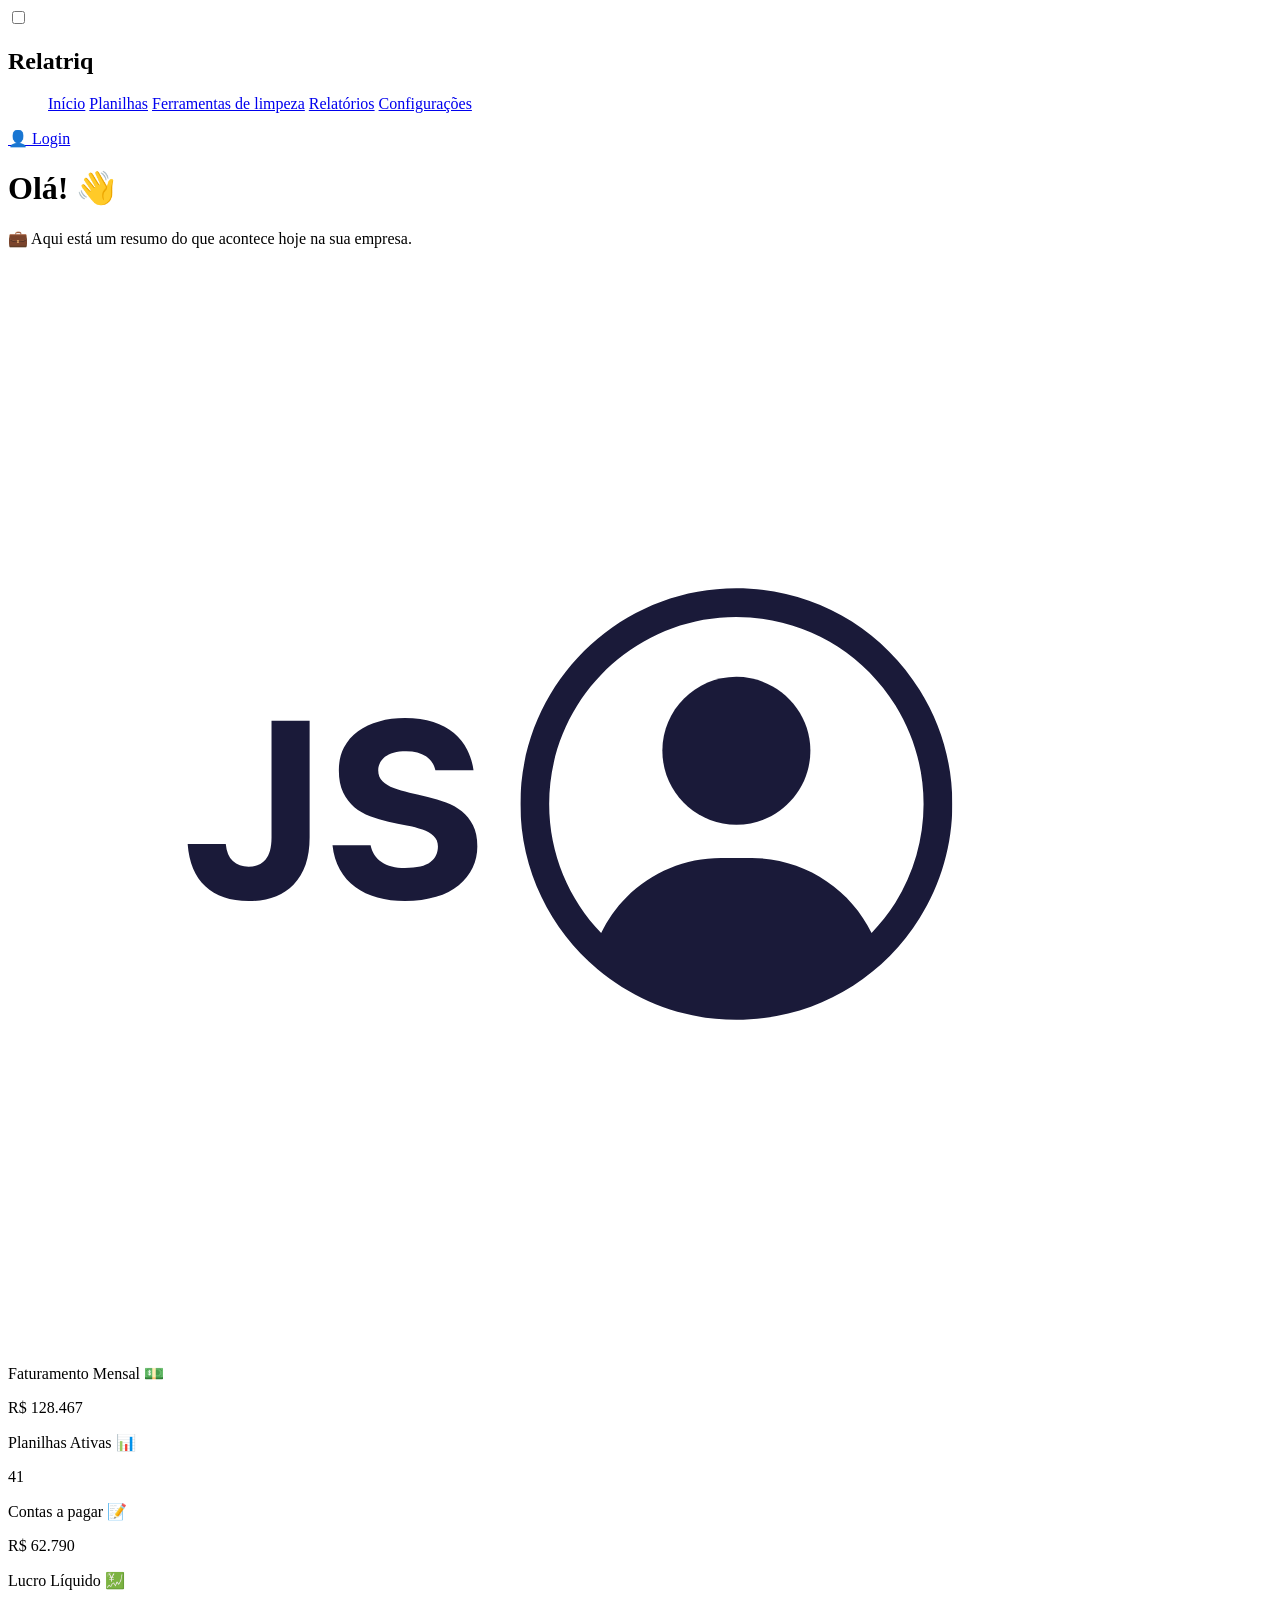
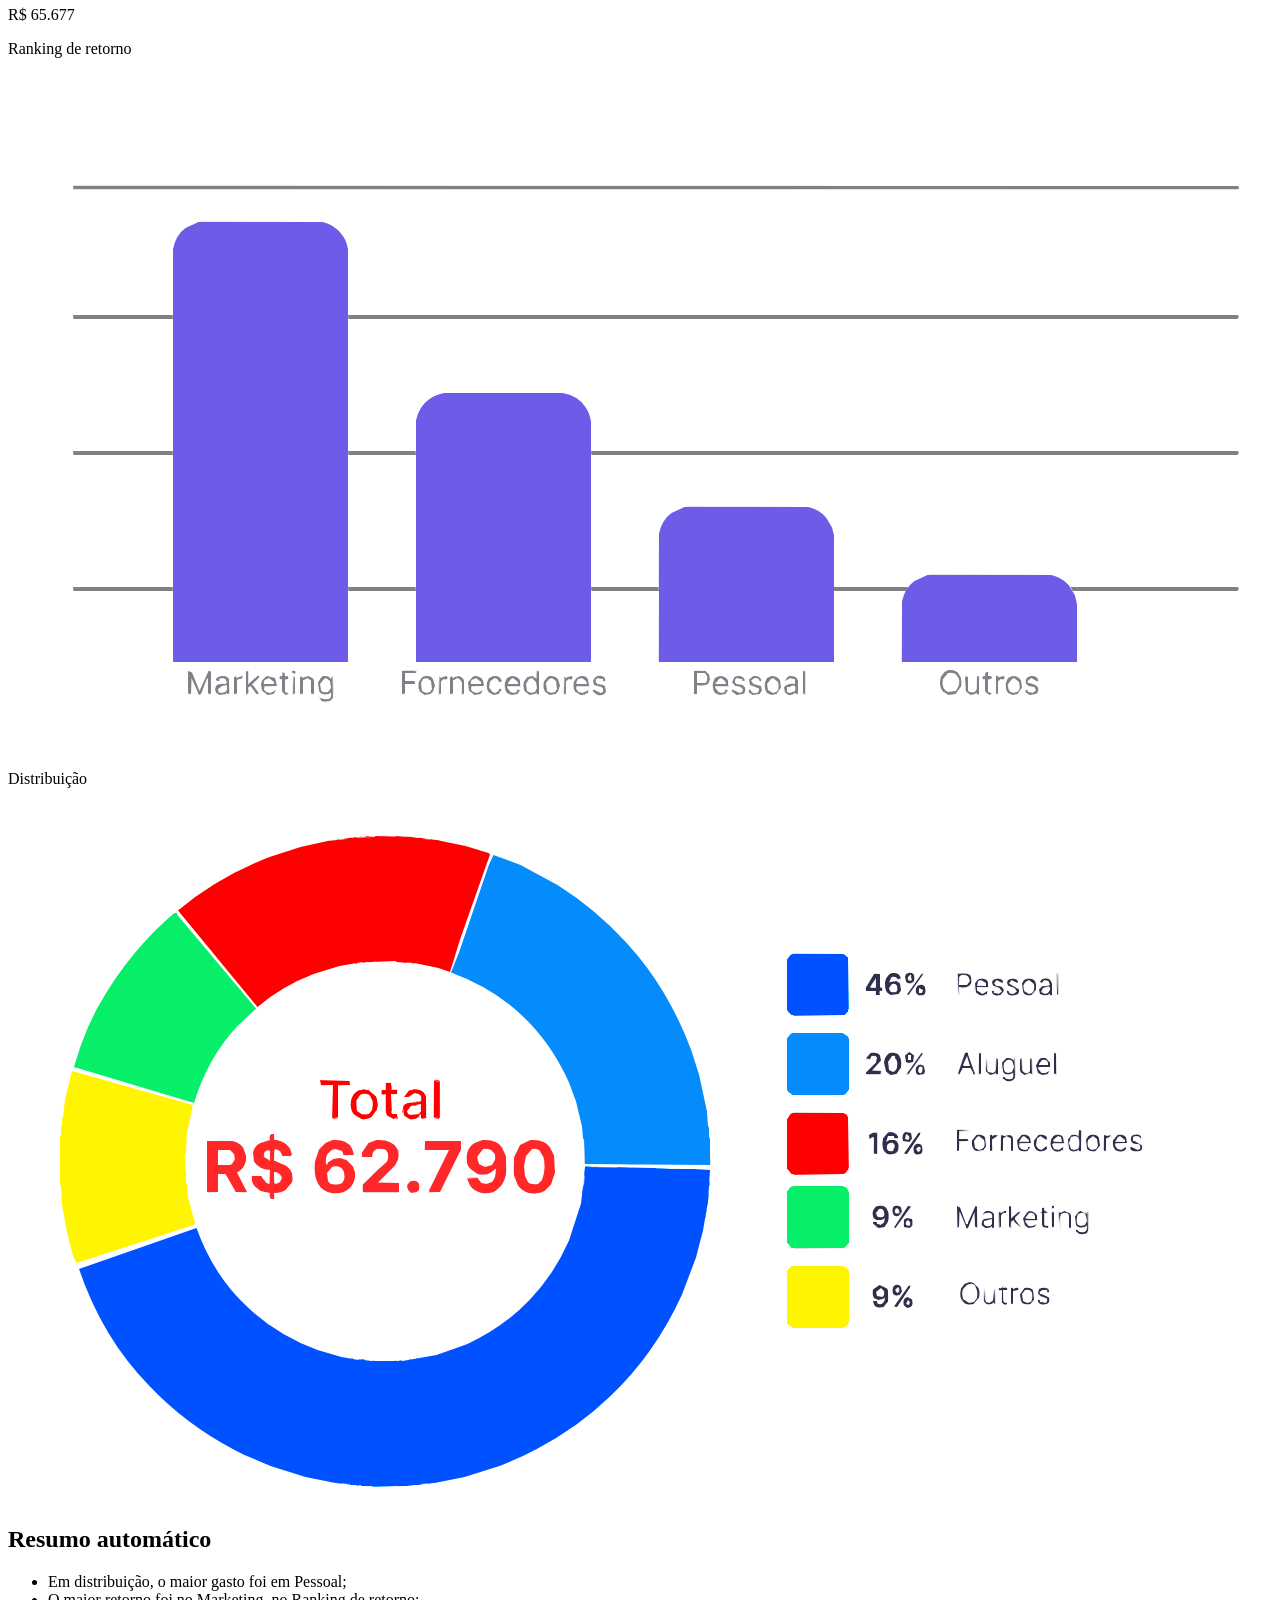
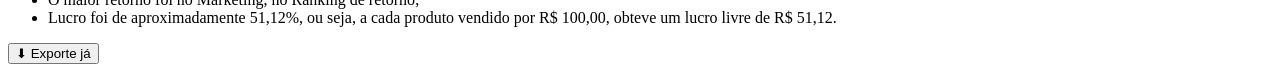
==== index.html @ ad1120d4 "Copiei e colei tudo" ====
<!doctype html>
<html lang="pt-BR">

<head>
  <meta charset="UTF-8" />
  <meta name="viewport" content="width=device-width, initial-scale=1.0" />
  <title>Relatriq - Início</title>
  <link rel="stylesheet" href="CSS/inicio.css" />
  <link rel="stylesheet" href="CSS/main.css" />
  <link rel="stylesheet" href="CSS/escuro.css" />
  <link rel="icon" type="image/png" href="assets/logo relatriq.png">
</head>

<body>
  <input type="checkbox" id="menu-toggle" class="menu-toggle" aria-label="Abrir menu" />
  <label for="menu-toggle" class="menu-botao" aria-hidden="true"></label>
  <label for="menu-toggle" class="menu-fundo" aria-hidden="true"></label>
  <aside class="menu">
    <h2 class="logo">Relatriq</h2>
    <ul>
      <a href="index.html" class="ativo">Início</a>
      <a href="planilhas.html">Planilhas</a>
      <a href="limpeza.html">Ferramentas de limpeza</a>
      <a href="relatorio.html">Relatórios</a>
      <a href="configuracoes.html">Configurações</a>

    </ul>
    <a href="#" class="login">👤 Login</a>
  </aside>

  <main class="conteudo">
    <h1>Olá! 👋</h1>
    <p class="subtitulo">
      💼 Aqui está um resumo do que acontece hoje na sua empresa.
    </p>

    <div>
      <img src="assets/JS.svg" alt="Imagem do perfil do usuario" class="svgIcon" />
    </div>

    <div class="cards-container">
      <div class="card">
        <p class="tilPrinc">Faturamento Mensal 💵</p>
        <p class="plan">R$ 128.467</p>
      </div>

      <div class="card">
        <p class="tilPrinc">Planilhas Ativas 📊</p>
        <p class="lin">41</p>
      </div>

      <div class="card">
        <p class="tilPrinc">Contas a pagar 📝</p>
        <p class="lin">R$ 62.790</p>
      </div>

      <div class="card">
        <p class="tilPrinc">Lucro Líquido 💹</p>
        <p class="plan">R$ 65.677</p>
      </div>
    </div>

    <div class="caixaSupe-fundo">
      <div class="caixaSupe">
        <p class="tilQua">Ranking de retorno</p>
        <img src="assets/Ranking_de_retorno.svg" alt="Imagem provisoria de grafico de colunas" class="img" />
      </div>

      <div class="caixaSupe">
        <p class="tilQua">Distribuição</p>
        <img src="assets/pizza.svg" alt="Imagem provisoria de grafico de pizza" class="img" />
      </div>
    </div>

    <div class="caixaInfe">
      <div class="texto">
        <h2>Resumo automático</h2>
        <ul>
          <li>Em distribuição, o maior gasto foi em Pessoal;</li>
          <li>O maior retorno foi no Marketing, no Ranking de retorno;</li>
          <li>
            Lucro foi de aproximadamente 51,12%, ou seja, a cada produto
            vendido por R$ 100,00, obteve um lucro livre de R$ 51,12.
          </li>
        </ul>
      </div>
    </div>
    <div class="botaoexportar">
      <button type="button" id="btnExportar" class="btn-exportar">
        <span aria-hidden="true">⬇</span>
        Exporte já
      </button>
    </div>
  </main>
  <script src="JS/main.js"></script>
</body>

</html>
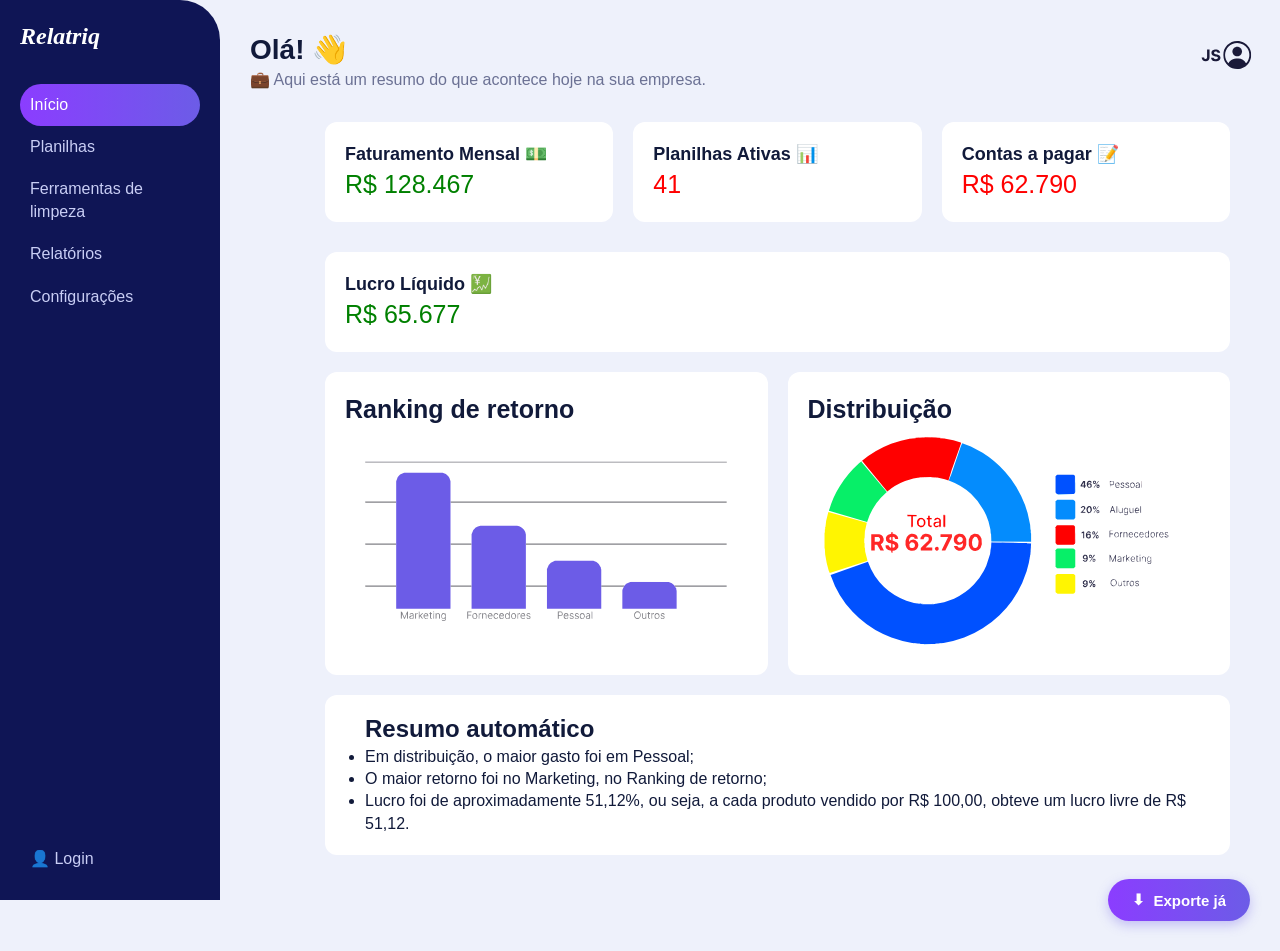
==== commit 2fb578e4: "Update file paths to use relative URLs" ====
--- a/index.html
+++ b/index.html
@@ -5,10 +5,10 @@
   <meta charset="UTF-8" />
   <meta name="viewport" content="width=device-width, initial-scale=1.0" />
   <title>Relatriq - Início</title>
-  <link rel="stylesheet" href="CSS/inicio.css" />
-  <link rel="stylesheet" href="CSS/main.css" />
-  <link rel="stylesheet" href="CSS/escuro.css" />
-  <link rel="icon" type="image/png" href="assets/logo relatriq.png">
+  <link rel="stylesheet" href="./css/inicio.css" />
+  <link rel="stylesheet" href="./css/main.css" />
+  <link rel="stylesheet" href="./css/escuro.css" />
+  <link rel="icon" type="image/png" href="./assets/logo relatriq.png">
 </head>
 
 <body>
@@ -35,7 +35,7 @@
     </p>
 
     <div>
-      <img src="assets/JS.svg" alt="Imagem do perfil do usuario" class="svgIcon" />
+      <img src="./assets/JS.svg" alt="Imagem do perfil do usuario" class="svgIcon" />
     </div>
 
     <div class="cards-container">
@@ -92,7 +92,7 @@
       </button>
     </div>
   </main>
-  <script src="JS/main.js"></script>
+  <script src="./JS/main.js"></script>
 </body>
 
-</html>+</html>
--- a/css/inicio.css
+++ b/css/inicio.css
@@ -0,0 +1,491 @@
+.menu {
+    color: rgb(130, 0, 252);
+}
+
+.cards-container {
+    display: flex;
+    /*coloca os cards lado a lado*/
+    flex-wrap: wrap;
+    /* se não couber, passa para a linha de baixo*/
+    gap: 20px;
+    /* ajusta o espaço entre os quadrados*/
+    margin-left: 75px;
+    /* ajusta a distância do quadrado para a esquerda*/
+
+}
+
+.card {
+    background-color: white;
+    /*Cor do fundo dos quadrados*/
+    width: 350px;
+    /*Largura fixa do quadrado*/
+    height: 100px;
+    /*Altura fixa do quadrado*/
+    padding: 20px;
+    /*Aqui ajusta o tamanho do quadrado*/
+    border-radius: 12px;
+    /*Aqui é para deixar a borda arredondada*/
+    margin-top: 10px;
+    /*Aqui é a distância dos quadrados*/
+    transition: 0.5s;
+    /*Aqui é para deixar o quadrado mais suave quando passar o mouse por cima*/
+}
+
+.card:hover {
+    scale: 105%;
+    /*Aqui é para aumentar o tamanho do quadrado quando passar o mouse por cima*/
+    box-shadow:
+        2px
+        /*deslocamento horizontal (0 deixa a sombra centralizada)*/
+        2px
+        /*deslocamento vertical (empurra a sombra para baixo)*/
+        5px
+        /*desfoque (quanto maior, mais suave e espalhada)*/
+        rgb(130, 0, 252);
+    /*Cor*/
+}
+
+.tilPrinc {
+    /*Esta classe é para deixar a frase "Planilhas carregadas" em negrito*/
+
+    font-weight: bold;
+    /*deixa a frase em negrito*/
+    font-size: 18px;
+    /*aqui é para aumentar o tamanho da frase*/
+}
+
+.plan {
+    /*Esta classe é para deixar a frase "3" e a "100%"em verde*/
+
+    color: green;
+    /*deixa a frase em verde*/
+    font-size: 25px;
+    /*aqui é para aumentar o tamanho da frase*/
+}
+
+.lin {
+    /*Esta classe é para deixar a frase "41" e a "3" em vermelho*/
+
+    color: red;
+    /*deixa a frase em vermelho*/
+    font-size: 25px;
+    /*aqui é para aumentar o tamanho da frase*/
+}
+
+.caixaInfe {
+    background-color: white;
+    /*Cor do fundo dos quadrados*/
+    width: 1460px;
+    /*Largura fixa do quadrado*/
+    height: 140px;
+    /*Altura fixa do quadrado*/
+    padding: 20px;
+    /*Aqui ajusta o tamanho  do quadrado*/
+    border-radius: 12px;
+    /*Aqui é para deixar a borda arredondada*/
+    margin-top: 20px;
+    /*Aqui é a distância dos quadrados (de cima para baixo)*/
+    margin-left: 75px;
+    /*Aqui é a distância doquadrado para a esquerda*/
+    transition: 0.5s;
+    /*Aqui é para deixar o quadrado mais suave quando passar o mouse por cima*/
+}
+
+.texto {
+    /*Aqui é para ajustar o texto do resumo automático*/
+
+    margin-left: 20px;
+    /*Aqui é a distância do texto para a esquerda*/
+    margin-top: -3px;
+
+}
+
+.caixaInfe:hover {
+
+    scale: 105%;
+    /*Aqui é para aumentar o tamanho do texto quando passar o mouse por cima*/
+    box-shadow:
+        2px
+        /*deslocamento horizontal (0 deixa a sombra centralizada)*/
+        2px
+        /*deslocamento vertical (empurra a sombra para baixo)*/
+        5px
+        /*desfoque (quanto maior, mais suave e espalhada)*/
+        rgb(130, 0, 252);
+    /*Cor*/
+
+}
+
+.caixaSupe-fundo {
+    display: flex;
+    /*coloca os cards lado a lado*/
+    flex-wrap: wrap;
+    /* se não couber, passa para a linha de baixo*/
+    gap: 20px;
+    /* ajusta o espaço entre os quadrados*/
+    margin-left: 75px;
+    /* ajusta a distância do quadrado para a esquerda*/
+}
+
+.caixaSupe {
+    background-color: white;
+    /*Cor do fundo dos quadrados*/
+    width: 720px;
+    /*Largura fixa do quadrado*/
+    height: 400px;
+    /*Altura fixa do quadrado*/
+    padding: 20px;
+    /*Aqui ajusta o tamanho do quadrado*/
+    border-radius: 12px;
+    /*Aqui é para deixar a borda arredondada*/
+    margin-top: 20px;
+    /*Aqui é a distância dos quadrados*/
+    margin-left: 0px;
+    /*Aqui é a distância do quadrado para a esquerda*/
+    transition: 0.5s;
+    /*Aqui é para deixar o quadrado mais suave quando passar o mouse por cima*/
+}
+
+.caixaSupe:hover {
+    scale: 105%;
+    box-shadow:
+        2px
+        /*deslocamento horizontal (0 deixa a sombra centralizada)*/
+        2px
+        /*deslocamento vertical (empurra a sombra para baixo)*/
+        5px
+        /*desfoque (quanto maior, mais suave e espalhada)*/
+        rgb(130, 0, 252);
+    /*Cor*/
+}
+
+.tilQua {
+    font-weight: bold;
+    font-size: 25px;
+}
+
+.img {
+    height: 340px;
+    pointer-events: none;
+}
+
+.svgIcon {
+    height: 100px;
+    z-index: 99999;
+    margin-left: 1500px;
+    margin-top: -300px;
+    pointer-events: none;
+}
+
+.botaoexportar {
+    display: flex;
+    justify-content: flex-end;
+    margin-top: 24px;
+}
+
+.btn-exportar {
+    display: inline-flex;
+    align-items: center;
+    gap: 8px;
+    background: linear-gradient(90deg, #8b3dff, #6c5ce7);
+    color: white;
+    border: none;
+    padding: 12px 24px;
+    border-radius: 999px;
+    font-size: 15px;
+    font-weight: bold;
+    cursor: pointer;
+    box-shadow: 0 4px 12px rgba(108, 92, 231, 0.35);
+    transition: transform 0.2s, box-shadow 0.2s;
+}
+
+.btn-exportar:hover {
+    transform: translateY(-2px);
+    box-shadow: 0 6px 16px rgba(108, 92, 231, 0.45);
+}
+
+.btn-exportar:active {
+    transform: translateY(0);
+}
+
+
+/* ==================================================================================================================================================
+                                                                     ATENÇÃO:                                       
+                                                        A PARTIR DAQUI É A RESPONSIVIDADE!!!!!
+                                                                   FAVOR NÃO MEXER
+   ================================================================================================================================================== */
+
+/* ==================================================================================================================================================
+                                                                     RESPONSIVIDADE
+   ================================================================================================================================================== */
+
+.menu-botao,
+.menu-fundo {
+    display: none;
+}
+
+.menu-toggle {
+    position: fixed;
+    opacity: 0;
+    pointer-events: none;
+}
+
+.img {
+    max-width: 100%;
+    object-fit: contain;
+}
+
+@media (max-width: 1600px) {
+
+    .conteudo {
+        position: relative;
+    }
+
+    .svgIcon {
+        position: absolute;
+        top: 20px;
+        right: 20px;
+        margin: 0;
+        height: 70px;
+    }
+
+    .cards-container,
+    .caixaSupe-fundo {
+        margin-right: 20px;
+    }
+
+    .card {
+        box-sizing: border-box;
+        width: auto;
+        flex: 1 1 220px;
+    }
+
+    .caixaSupe {
+        box-sizing: border-box;
+        width: auto;
+        flex: 1 1 320px;
+        max-width: 720px;
+        height: auto;
+    }
+
+    .img {
+        width: 100%;
+        height: auto;
+        max-height: 340px;
+    }
+
+
+    .caixaInfe {
+        box-sizing: border-box;
+        width: auto;
+        max-width: 1440px;
+        height: auto;
+        min-height: 140px;
+        margin-right: 20px;
+    }
+}
+
+
+
+@media (max-width: 1024px) {
+
+    .caixaSupe {
+        flex: 1 1 100%;
+        max-width: none;
+    }
+}
+
+@media (max-width: 768px) {
+
+
+    .menu-botao {
+        display: flex;
+        position: fixed;
+        top: 12px;
+        left: 12px;
+        z-index: 1100;
+        width: 44px;
+        height: 44px;
+        align-items: center;
+        justify-content: center;
+        border-radius: 10px;
+        background-color: rgb(130, 0, 252);
+        color: white;
+        font-size: 26px;
+        line-height: 1;
+        cursor: pointer;
+        transition: left 0.3s;
+    }
+
+    .menu-botao::before {
+        content: "\2630";
+    }
+
+
+    .menu {
+        position: fixed !important;
+        top: 0;
+        left: 0;
+        width: min(280px, 80vw) !important;
+        height: 100vh !important;
+        box-sizing: border-box;
+        overflow-y: auto;
+        z-index: 1000;
+        transform: translateX(-100%);
+        transition: transform 0.3s;
+        display: block !important;
+        visibility: visible !important;
+        opacity: 1 !important;
+        background-color: #101654 !important;
+        padding: 20px 16px !important;
+    }
+
+    .menu .logo {
+        margin: 0 0 24px;
+        color: rgb(130, 0, 252);
+    }
+
+    .menu ul {
+        display: block !important;
+        margin: 0;
+        padding: 0;
+        list-style: none;
+    }
+
+    .menu li {
+        display: block !important;
+        margin: 0 0 6px;
+    }
+
+    .menu a {
+        display: block;
+        padding: 10px 12px;
+        border-radius: 8px;
+        color: #e8e8ff !important;
+        text-decoration: none;
+    }
+
+    .menu a.ativo {
+        background-color: #6c5ce7;
+        color: #fff !important;
+    }
+
+    .menu-fundo {
+        display: block;
+        position: fixed;
+        inset: 0;
+        z-index: 900;
+        background-color: rgba(0, 0, 0, 0.5);
+        opacity: 0;
+        pointer-events: none;
+        transition: opacity 0.3s;
+    }
+
+    .menu-toggle:checked~.menu {
+        transform: translateX(0);
+    }
+
+    .menu-toggle:checked~.menu-fundo {
+        opacity: 1;
+        pointer-events: auto;
+    }
+
+    .menu-toggle:checked~.menu-botao {
+        left: calc(min(280px, 80vw) - 56px);
+    }
+
+    .menu-toggle:checked~.menu-botao::before {
+        content: "\2715";
+    }
+
+    .menu-toggle:focus-visible~.menu-botao {
+        outline: 3px solid #fff;
+        outline-offset: 2px;
+        box-shadow: 0 0 0 5px rgb(130, 0, 252);
+    }
+
+    .conteudo {
+        margin-left: 0 !important;
+        width: 100% !important;
+        box-sizing: border-box;
+        padding: 70px 20px 20px;
+    }
+
+    .svgIcon {
+        top: 12px;
+        right: 12px;
+        height: 44px;
+    }
+
+    .cards-container,
+    .caixaSupe-fundo,
+    .caixaInfe {
+        margin-left: 0;
+        margin-right: 0;
+    }
+
+    .card {
+        flex: 1 1 100%;
+        height: auto;
+        min-height: 100px;
+    }
+
+    .img {
+        max-height: 220px;
+    }
+
+    .card:hover,
+    .caixaInfe:hover,
+    .caixaSupe:hover {
+        scale: 100%;
+    }
+
+    .texto {
+        margin-left: 0;
+    }
+}
+
+
+
+@media (max-width: 480px) {
+
+    .conteudo {
+        padding: 70px 15px 15px;
+    }
+
+    .card,
+    .caixaSupe,
+    .caixaInfe {
+        padding: 15px;
+    }
+
+    .tilPrinc {
+        font-size: 16px;
+    }
+
+    .tilQua {
+        font-size: 20px;
+    }
+
+    .plan,
+    .lin {
+        font-size: 22px;
+    }
+
+    .img {
+        max-height: 170px;
+    }
+}
+
+@media (max-width: 480px) {
+
+    .botaoexportar {
+        justify-content: stretch;
+    }
+
+    .btn-exportar {
+        width: 100%;
+        justify-content: center;
+        min-height: 44px;
+    }
+}
--- a/css/main.css
+++ b/css/main.css
@@ -0,0 +1,378 @@
+@import url("https://fonts.googleapis.com/css2?family=Lobster+Two:ital,wght@0,400;0,700;1,400;1,700&display=swap");
+
+* {
+    margin: 0;
+    padding: 0;
+    box-sizing: border-box;
+}
+
+.logo {
+    font-family: "Lobster Two", cursive;
+    font-weight: 700;
+    /* 400 = normal, 700 = negrito */
+    font-style: italic;
+}
+
+body {
+    font-family: Arial, sans-serif;
+    background-color: #eef1fb;
+    color: #111a3a;
+    line-height: 1.4;
+    display: flex;
+}
+
+img {
+    max-width: 100%;
+}
+
+button,
+select,
+input {
+    font-family: inherit;
+}
+
+h1 {
+    font-size: 28px;
+}
+
+
+.menu {
+    width: 220px;
+    flex-shrink: 0;
+    height: 100vh;
+    position: sticky;
+    top: 0;
+    align-self: flex-start;
+    overflow-y: auto;
+    background-color: #0f1555;
+    color: white;
+    padding: 20px;
+    display: flex;
+    flex-direction: column;
+    border-top-right-radius: 40px;
+}
+
+.logo {
+    margin-bottom: 30px;
+}
+
+.menu ul {
+    list-style: none;
+}
+
+.menu li {
+    margin-bottom: 8px;
+}
+
+.menu a {
+    display: block;
+    color: #c9cef5;
+    text-decoration: none;
+    padding: 10px;
+    border-radius: 8px;
+}
+
+.menu a:hover {
+    background-color: #1f2a8a;
+}
+
+.menu a.ativo {
+    background: linear-gradient(90deg, #8b3dff, #6c5ce7);
+    color: white;
+    border-radius: 999px;
+}
+
+.menu .login {
+    margin-top: auto;
+}
+
+
+.conteudo {
+    flex: 1;
+    min-width: 0;
+    padding: 30px;
+}
+
+.subtitulo {
+    color: #6b7194;
+    margin-bottom: 20px;
+}
+
+.caixa {
+    background-color: white;
+    padding: 20px;
+    border-radius: 12px;
+    margin-top: 20px;
+}
+
+.caixa h2 {
+    margin-bottom: 12px;
+}
+
+.topo-pagina {
+    display: flex;
+    justify-content: space-between;
+    align-items: center;
+    gap: 12px;
+    margin-bottom: 20px;
+}
+
+.botao {
+    display: inline-block;
+    background-color: #6c5ce7;
+    color: white;
+    border: none;
+    padding: 10px 16px;
+    border-radius: 8px;
+    cursor: pointer;
+    font-size: 14px;
+    text-decoration: none;
+}
+
+.botao:hover {
+    opacity: 0.85;
+}
+
+.botao-claro {
+    background-color: white;
+    color: #111a3a;
+    border: 1px solid #e1e5f5;
+}
+
+.grupo-botoes {
+    display: flex;
+    gap: 10px;
+    flex-wrap: wrap;
+}
+
+table {
+    width: 100%;
+    border-collapse: collapse;
+}
+
+th {
+    text-align: left;
+    color: #6b7194;
+    font-size: 13px;
+    padding: 10px;
+    border-bottom: 1px solid #e1e5f5;
+}
+
+td {
+    padding: 10px;
+    font-size: 14px;
+    border-bottom: 1px solid #eef1fb;
+}
+
+.rolagem {
+    overflow-x: auto;
+}
+
+.status {
+    background-color: #d7f5e3;
+    color: #15803d;
+    padding: 3px 10px;
+    border-radius: 999px;
+    font-size: 12px;
+}
+
+.sucesso {
+    color: #15803d;
+    font-size: 14px;
+    margin-top: 12px;
+}
+
+.erro {
+    color: #b91c1c;
+    font-size: 14px;
+    margin-top: 12px;
+}
+
+.vazio {
+    color: #6b7194;
+    font-size: 14px;
+    margin-top: 12px;
+}
+
+select {
+    padding: 8px;
+    border: 1px solid #e1e5f5;
+    border-radius: 8px;
+    background-color: white;
+}
+
+a:focus-visible,
+button:focus-visible,
+select:focus-visible,
+input:focus-visible,
+label:focus-visible {
+    outline: 3px solid #8b3dff;
+    outline-offset: 2px;
+}
+
+.menu a:focus-visible {
+    outline-color: white;
+}
+
+.menu-botao,
+.menu-fundo {
+    display: none;
+}
+
+.menu-toggle {
+    position: fixed;
+    opacity: 0;
+    pointer-events: none;
+}
+
+/* ==================================================================================================================================================
+                                                                     ATENÇÃO:                                       
+                                                        A PARTIR DAQUI É A RESPONSIVIDADE!!!!!
+                                                                   FAVOR NÃO MEXER
+================================================================================================================================================== */
+
+/* ==================================================================================================================================================
+                                                                     RESPONSIVIDADE
+================================================================================================================================================== */
+
+
+
+@media (max-width: 1100px) {
+
+    .menu {
+        width: 190px;
+        padding: 16px;
+    }
+
+    .conteudo {
+        padding: 24px;
+    }
+}
+
+
+@media (max-width: 768px) {
+
+    .menu-botao {
+        display: flex;
+        position: fixed;
+        top: 12px;
+        left: 12px;
+        z-index: 1100;
+        width: 44px;
+        height: 44px;
+        align-items: center;
+        justify-content: center;
+        border-radius: 10px;
+        background-color: #8b3dff;
+        color: white;
+        font-size: 26px;
+        line-height: 1;
+        cursor: pointer;
+        transition: left 0.3s;
+    }
+
+    .menu-botao::before {
+        content: "\2630";
+    }
+
+    .menu {
+        position: fixed;
+        top: 0;
+        left: 0;
+        width: min(280px, 80vw);
+        height: 100vh;
+        z-index: 1000;
+        border-radius: 0;
+        padding: 20px 16px;
+        transform: translateX(-100%);
+        visibility: hidden;
+        transition: transform 0.3s, visibility 0.3s;
+    }
+
+    .menu-fundo {
+        display: block;
+        position: fixed;
+        inset: 0;
+        z-index: 900;
+        background-color: rgba(0, 0, 0, 0.5);
+        opacity: 0;
+        pointer-events: none;
+        transition: opacity 0.3s;
+    }
+
+    .menu-toggle:checked~.menu {
+        transform: translateX(0);
+        visibility: visible;
+    }
+
+    .menu-toggle:checked~.menu-fundo {
+        opacity: 1;
+        pointer-events: auto;
+    }
+
+    .menu-toggle:checked~.menu-botao {
+        left: calc(min(280px, 80vw) - 56px);
+    }
+
+    .menu-toggle:checked~.menu-botao::before {
+        content: "\2715";
+        /* ✕ */
+    }
+
+    .menu-toggle:focus-visible~.menu-botao {
+        outline: 3px solid white;
+        outline-offset: 2px;
+        box-shadow: 0 0 0 5px #8b3dff;
+    }
+
+    .conteudo {
+        width: 100%;
+        padding: 70px 20px 20px;
+    }
+}
+
+@media (max-width: 650px) {
+
+    h1 {
+        font-size: 24px;
+    }
+
+    .topo-pagina {
+        flex-direction: column;
+        align-items: flex-start;
+    }
+
+    .botao {
+        min-height: 44px;
+    }
+
+    select {
+        min-height: 44px;
+        font-size: 16px;
+    }
+}
+
+@media (max-width: 480px) {
+
+    .conteudo {
+        padding: 70px 14px 14px;
+    }
+
+    .caixa {
+        padding: 16px;
+    }
+
+    .grupo-botoes .botao {
+        flex: 1 1 100%;
+        text-align: center;
+    }
+}
+
+@media (prefers-reduced-motion: reduce) {
+
+    .menu,
+    .menu-fundo,
+    .menu-botao {
+        transition: none;
+    }
+}
--- a/css/escuro.css
+++ b/css/escuro.css
@@ -0,0 +1,204 @@
+html.escuro {
+    color-scheme: dark;
+}
+
+html.escuro body,
+html.escuro .conteudo {
+    background-color: #12121f !important;
+    color: #e6e6f0 !important;
+}
+
+html.escuro .conteudo h1,
+html.escuro .conteudo h2,
+html.escuro .conteudo h3,
+html.escuro .conteudo p,
+html.escuro .conteudo li,
+html.escuro .conteudo label,
+html.escuro .conteudo strong,
+html.escuro .conteudo b,
+html.escuro .conteudo td,
+html.escuro .tilPrinc,
+html.escuro .tilQua,
+html.escuro .plan,
+html.escuro .lin {
+    color: #e6e6f0 !important;
+}
+
+html.escuro .subtitulo,
+html.escuro .vazio,
+html.escuro .dica-toque,
+html.escuro .conteudo small,
+html.escuro .conteudo th {
+    color: #a9a9c2 !important;
+}
+
+html.escuro .caixa,
+html.escuro .card,
+html.escuro .caixaSupe,
+html.escuro .caixaInfe,
+html.escuro .detalhes,
+html.escuro .resumoRelatorio,
+html.escuro .area-upload {
+    background-color: #1e1e33 !important;
+    border-color: #33334f !important;
+    color: #e6e6f0 !important;
+}
+
+html.escuro table,
+html.escuro thead,
+html.escuro tbody,
+html.escuro tr {
+    background-color: transparent !important;
+}
+
+html.escuro th,
+html.escuro td {
+    background-color: transparent !important;
+    border-bottom-color: #33334f !important;
+}
+
+html.escuro hr {
+    border-color: #33334f !important;
+}
+
+html.escuro select,
+html.escuro input[type="text"],
+html.escuro input[type="search"] {
+    background-color: #26263f !important;
+    color: #e6e6f0 !important;
+    border-color: #3d3d5c !important;
+}
+
+html.escuro .botao-claro {
+    background-color: #26263f !important;
+    color: #e6e6f0 !important;
+    border-color: #3d3d5c !important;
+}
+
+html.escuro .status {
+    background-color: #14532d !important;
+    color: #86efac !important;
+}
+
+html.escuro .sucesso {
+    color: #4ade80 !important;
+}
+
+html.escuro .erro {
+    color: #f87171 !important;
+}
+
+html.escuro .link-roxo {
+    color: #a78bfa !important;
+}
+
+html.escuro .img,
+html.escuro .resumo-relatorio img {
+    background-color: #f4f4fa;
+    border-radius: 10px;
+}
+
+html.escuro .conteudo .subtitulo,
+html.escuro .conteudo .vazio,
+html.escuro .conteudo .dica-toque,
+html.escuro .conteudo .detalhes-topo small,
+html.escuro .conteudo .detalhe-linha span,
+html.escuro .conteudo .area-upload small {
+    color: #a9a9c2 !important;
+}
+
+html.escuro .conteudo .sucesso {
+    color: #4ade80 !important;
+}
+
+html.escuro .conteudo .erro {
+    color: #f87171 !important;
+}
+
+html.escuro .conteudo .plan {
+    color: #4ade80 !important;
+}
+
+html.escuro .conteudo .lin {
+    color: #f87171 !important;
+}
+
+html.escuro .conteudo .card strong,
+html.escuro .conteudo .etiqueta,
+html.escuro .conteudo .titulo-area .subtitulo {
+    color: #b794ff !important;
+}
+
+html.escuro .verde {
+    background-color: #14532d !important;
+}
+
+html.escuro .roxo {
+    background-color: #2e2a5e !important;
+}
+
+html.escuro .cinza {
+    background-color: #2a2a42 !important;
+}
+
+html.escuro .linha:hover {
+    background-color: #26263f !important;
+}
+
+html.escuro .linha.selecionada {
+    background-color: #2e2a5e !important;
+}
+
+html.escuro .status.inativo {
+    background-color: #2a2a42 !important;
+    color: #a9a9c2 !important;
+}
+
+html.escuro .acao {
+    background-color: #2e2a5e !important;
+    color: #b794ff !important;
+}
+
+html.escuro .acao.excluir {
+    background-color: #4a1d24 !important;
+    color: #f87171 !important;
+}
+
+html.escuro .detalhe-linha {
+    border-bottom-color: #33334f !important;
+}
+
+html.escuro .area-upload.arrastando {
+    background-color: #2e2a5e !important;
+    border-color: #8b3dff !important;
+}
+
+html.escuro .area-upload {
+    border-style: dashed !important;
+    border-color: #4a4a72 !important;
+}
+
+html.escuro .area-upload.arrastando {
+    border-color: #8b3dff !important;
+}
+
+html.escuro .resumoRelatorio {
+    border-color: #33334f !important;
+}
+
+html.escuro a:focus-visible,
+html.escuro button:focus-visible,
+html.escuro select:focus-visible,
+html.escuro input:focus-visible,
+html.escuro label:focus-visible {
+    outline-color: #b794ff;
+}
+
+html.escuro .caixaSupe-fundo,
+html.escuro .texto,
+html.escuro .topo-relatorio,
+html.escuro .resumo-relatorio,
+html.escuro .topo-planilhas {
+    background-color: transparent !important;
+    border-color: transparent !important;
+}
